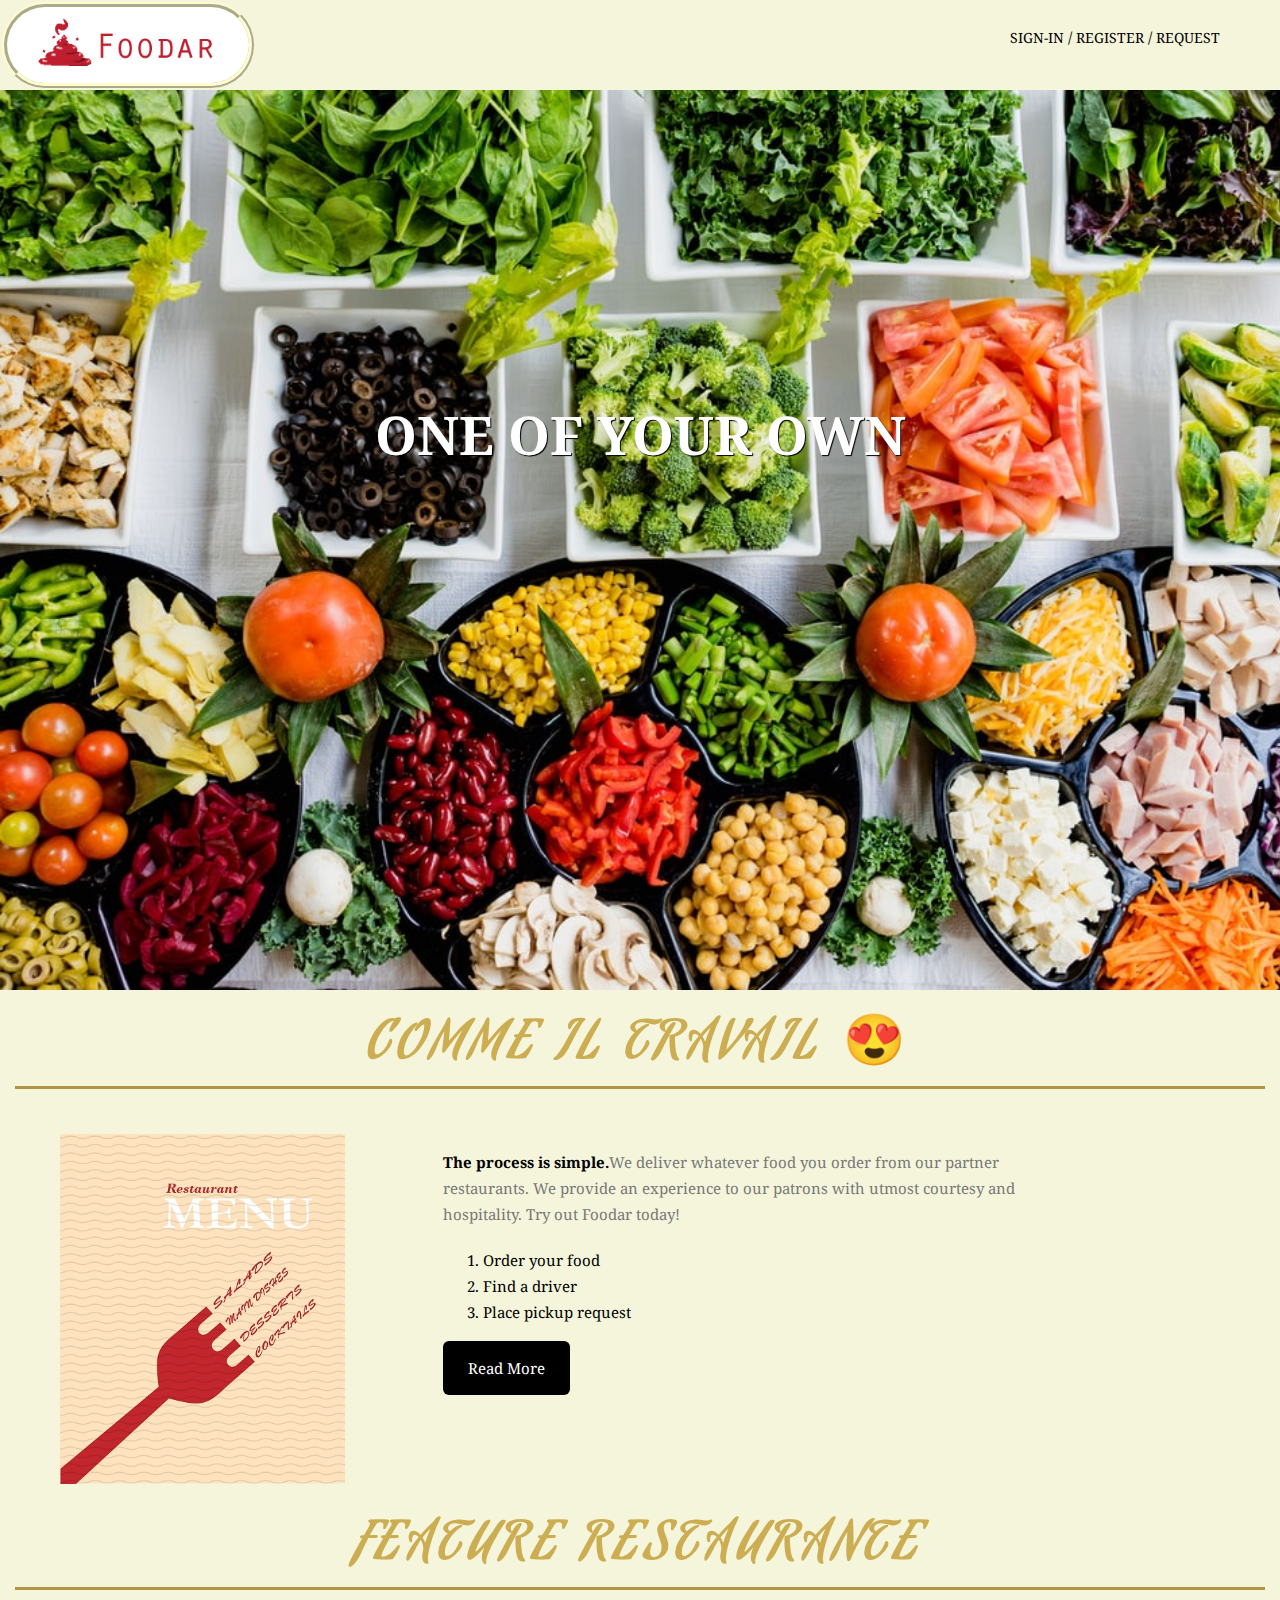
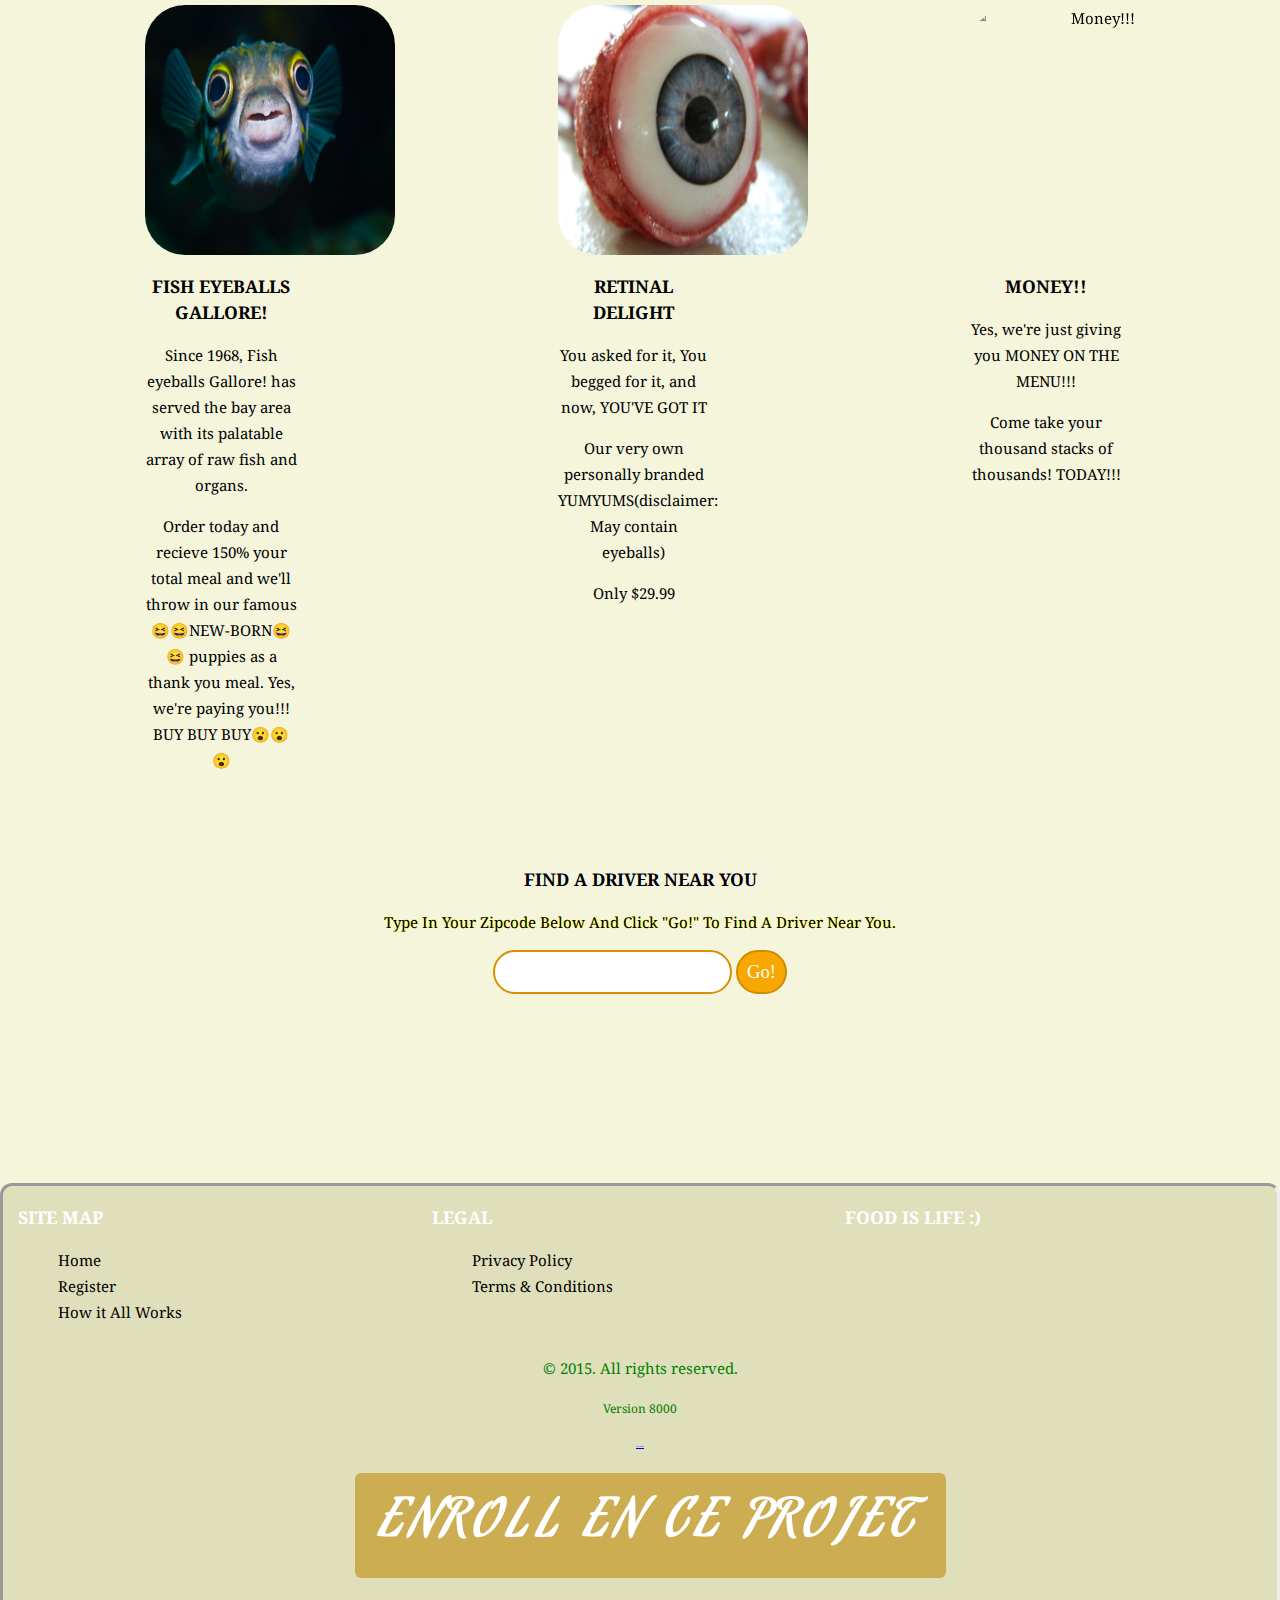
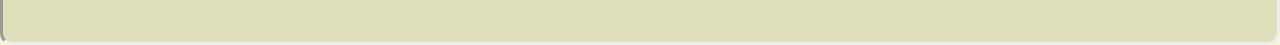
==== index.html @ 6352d82d "Add files via upload" ====
<!DOCTYPE html>
<html>
<head>
<title>Home🍔🍟🌭</title>
<link rel="stylesheet" type="text/css" href="Style.css"/>
<link href='https://fonts.googleapis.com/css?family=Droid+Serif' rel='stylesheet' type='text/css'>
<link href='https://fonts.googleapis.com/css?family=Aguafina+Script' rel='stylesheet' type='text/css'>

<style> h6 {text-transform:uppercase;}
	</style>
</head>
<body>
<div id="myModal" class="modal">  
  <div class="modal-content borderradius">
    <div class="modal-header">
      <span class="close">&times;</span>
      <h2 style="text-transform:capitalize;">Click here to request your food</h2>
    </div>
	<a href="request.html">
    <div class="modal-body">
      <p>We food,</p>
      <p>We care 😀...</p>
    </div></a>
    <div class="modal-footer">
      <h3>&copy;Foodar</h3>
    </div>
  </div>

</div>
	<header>
		<div class="ad" >
			<a href="#" ><div class="truewhite"><img src="images/b.png"/></div></a></div>
		<nav class="menu">
			<ul>
				<li><a href="#">Sign-in</a></li>
				<li> / </li>
				<li><a href="register.html">Register</a></li>
				<li> / </li>
				<li><a href="request.html">Request</a></li>
			</ul></nav></header>
			<div class="clear"></div>
		<section id="recipe">
		<h6>one of your own</h6>
		</section>
		
		<section class="containr">
			<div class="center">
				<h3 class="heading-text"> Comme il travail 😍</h3>
				<div class="linie"></div>
			</div>
			<div class="wrapper">
				<div class="fork">
					<img src="images/forkifoundinlewebsite.jpg" />
				</div>
				<div class="textdescription" >
					<p><span class="bold">The process is simple.</span><span class="mild">We deliver whatever food you order from our partner restaurants. We provide an experience to our patrons with utmost courtesy and hospitality. Try out Foodar today!</span></p>
					<ol class="sweetspot">
						<li>Order your food</li>
						<li>Find a driver</li>
						<li>Place pickup request</li>
					</ol>
					<a href="about.html" class="readmore" target="_blank">Read More</a></div></div>
					
			<div class="clear"></div></section>
		
		<section class="containr">
			<div class="center">
				<h3 class="heading-text">Feature Restaurante</h3>
				<div class="linie"></div>
			</div>
			
			<div class="float-wrapper">
				<div class="menuselect"><div class="secondmenuselect">
					<img src='images/fish.jpg' class="act" alt='delicious Seafood' title="doesn't that look yummy?"/>
					<div class="hyde">
						<div class="schmol">
							<h3>10% off!!!</h3>
						</div></div>
					</div>
					<h3>Fish eyeballs Gallore!</h3>
					<p>Since 1968, Fish eyeballs Gallore! has served the bay area with its palatable array of raw fish
					and organs.</p><p>Order today and recieve 150% your total meal and we'll throw in
					our famous 😆😆NEW-BORN😆😆 puppies as a thank you meal. Yes, we're paying you!!! BUY BUY BUY😮😮😮</p></div>
					
				<div class="menuselect"><div class="secondmenuselect">
					<img src='images/yumyums.jpg' class="act" alt='Juicy Eyeball!!' title="mmm, i know i'd want some succulent eyeballs" />
					<div class="hyde">
						<div class="schmol">
							<h3>30% off!!!</h3>
						</div></div>
					</div>
					<h3>Retinal Delight</h3>
					<p>You asked for it, You begged for it, and now, YOU'VE GOT IT</p><p>Our very own personally branded YUMYUMS(disclaimer: May contain eyeballs)</p><p>Only $29.99</p>
					</div>
				<div class="menuselect"><div class="secondmenuselect">
					<img src='images/yes!.jpg' class="act" alt='Money!!!' title='MONEY!!!'/>
					<div class="hyde">
						<div class="schmol">
							<h3>+300% off!!!</h3>
						</div></div>
					</div>
						<h3>money!!</h3>
						<p> Yes, we're just giving you MONEY ON THE MENU!!!</P>
						<p>Come take your thousand stacks of thousands! TODAY!!!</p>
					</div></div>
					<div class="clear"><div/></section>
		<section id="deinstadt"	class="findus">
			<div class="wrapper">
				<h3>Find a driver near you</h3>
				<p style="text-transform:capitalize;">Type in your zipcode below and click "go!" to find a driver near you.</p>
				<div class="inp-grip">
					<input id="zipCode" type="number"  class="inp-wut borderradius" />
					<input id="zipChecker"  type="submit" value="Go!" class="borderradius apple"/><!--onclick="window.location.href = '#' ;"-->
					</div><div id="zipCheck"></div></div></section>
<div class="cream">
<footer>
		<div class="cantaintnonardoglikewhot">
			<div id="bloop" class="bloop">
				<div class="footer-title">
					<h3>Site Map</h3>
				</div>
				<ul>
					<li><a href="#">Home</a></li>
					<li><a href="register.html">Register</a></li>
					<li><a href="about.html">How it All Works</a></li>
				</ul>
			</div>
			<div id="bloop" class="bloop">
				<div class="footer-title">
					<h3>Legal</h3>
				</div>
				<ul>
					<li>Privacy Policy</li>
					<li>Terms & Conditions</li>
				</ul>
			</div>
            <div id="bloop" class="bloop">
				<div class="footer-title">
					<h3>Food is Life :)</h3>
				</div>
			</div>
           <div class="clear"></div>
		</div>

		<section class="throwaway">
			<p>&copy; 2015. All rights reserved. </p>
			<p class="innyteeny">Version 8000</p>
			<p class="onetinyboi" ><a target="_blank" href="https://www.youtube.com/watch?v=AfIOBLr1NDU" class="onetinyboi">ma naime jeff</a></p>
			<br/>
			<h1><a target="_blank" href="https://app.revature.com/dashboard" class="enroll-btn heading-text center rinp-btn">Enroll en ce projet</a></h1>
			<br />
			<br />
			<br />
		</section>
	</footer></div>
	<script src="javascriptfiles/zipfunctions.js"></script>
	<script src="javascriptfiles/banner.js"></script>
</body>
</html>
---- Style.css ----
body, html {
	margin:0;
	padding:0;
	display: block;
	font-family: 'Droid Serif',serif;
	font-size: 15px;
	font-weight: normal;
	line-height: 26px;
	height: 100%;
	background-color:beige;
	z-index:0
}
header, h1, h2, h3, h4, h5, h6 {
	text-transform: uppercase;
}
.heading-text{
	font-family: 'Aguafina Script', cursive;
	color: #ccad52;
	font-size: 50px;
    letter-spacing: 9px;
    margin-top: 40px;
    margin-bottom: 20px;  
    line-height: 36px;  
}
.center {
	text-align: center;
}
.r-input{
  width:47%;
  float: left;
  padding: 15px;
}
.s-input{
	width:98.0%;
	float: right;
	padding:15px;
}
.form-group {
	margin: 2em 0 0;
}
.rinp-btn{
  background-color: #000;
  color:#fff;
  padding: 14px 25px !important;
    border-radius: 6px;
    border: none;
    -webkit-transition: all 0.3s ease;
    -moz-transition: all 0.3s ease;
    -ms-transition: all 0.3s ease;
    -o-transition: all 0.3s ease;
    transition: all 0.3s ease;
    margin-left: 20px !important;
	outline:none;
}
.rinp-btn:hover{
	box-shadow:1px 1px green;
	filter:invert();
}
.rinp-btn:active{
	filter:invert(20);
	box-shadow:8px 8px pink;
	outline: thick groove purple;
}
.cantaintnonardoglikewhot {
  padding-right: 15px;
  padding-left: 15px;
  margin-right: auto;
  margin-left: auto;
}
.bloop {
  width:33%;
  float:left;
}
#bloop {
  margin-right: 3px;
}

ul {
	list-style: none;
}

#bloop ul li, #bloop a {
	text-decoration: none;
	color: black;
}

#bloop a:hover {
	color: #F7A700;
}

.footer-title h3{
  color: #fff;
  text-shadow:none;

}
.footer-title:after{
	content: "";
    position: absolute;
    display: block;
    width: 2px;
    height: 30px;
    background: #e0dfbc;
}
.throwaway{
  width: 100%;
  text-align: center;
  color: green;
}
.innyteeny {
	font-size: 9pt;
}
.onetinyboi{
	font-size: 1pt;
}

.enroll-btn {
    background-color: #ccad52;
    color: #fff;
    padding: 17px 25px;
    border-radius: 6px;
    border: none;
    text-decoration: none;
	box-sizing: border-box;
}
.enroll-btn:hover {
	background-color: #bfa34e;
	color:#000;
}
.cream { background-color:#e0dfbc;
			 border-style:inset;
			 border-radius:12px 12px
}
.clear { clear: both; 
}
.white{ background-color:#fafaed;
		   border-style:ridge;
		   border-radius:300px 300px;
}
.truewhite{
	box-sizing:content-box;
	padding:10px 20px;
	background-color:white;
	border:5px;
	border-style:ridge;
	border-color:#fffdd0;
	margin:2px;
	border-radius:300px 300px;
}
.truewhite img{
	max-width: 100%;
}
.truewhite:hover{
	filter: saturate(150%);
}
.truewhite:active{
	filter:invert();
}
.ad{
	width:20%;
	float:left;
}
.menu{
	width:25%;
	float: right;
}
.menu ul{
	margin: 24px 10px;
}

.menu ul li {
	list-style-type: none;
    display: inline-block;
}
.menu ul li a{
	text-decoration: none;
	color: #000;
	text-transform: uppercase;
	font-size: 14px;
}
.menu ul li a:hover{
	color:green;
}

.linie{
	height: 3px;
	background: #b09546;
}
#recipe {
	width: 100%;
	height: 100%;
	background-image: url("images/fod.jpg");
	background-size: cover;
	position: relative;
}

#recipe img {
	width: 100%;
	height: 100%;
}

#recipe h6 {
	margin: 0 auto;
    padding: 0;
    position: relative;
    top: 25%;
    text-align: center;
    color: white;
    font-size: 40pt;
    padding: 2em;
    text-shadow: 1px 1px 1px black;
}
.containr {
  padding-right: 15px;
  padding-left: 15px;
  margin-right: auto;
  margin-left: auto;
}
.fork {
  width:33%;
  float:left;
}
.fork img {
  height:350px;
}
.textdescription{
  width:50%;float:left;
}
.wrapper {
	min-height: 240px;
	padding: 3em;
}

.bold{
  color: #000;
  font-weight: bold;
}
.mild{
  color: #787878;
}
.sweetspot{
	margin-top:20px;
}
.readmore{
	background-color: #000;
    color: #fff;
    padding: 17px 25px;
    border-radius: 6px;
    border: none;
    text-decoration: none;
    position: relative;
    top: 1em;
}
.readmore:hover{
	background-color: #616161;
	color:#000;
}

.float-wrapper {
	display: block;
	clear: both;
	width: 100%;
	margin: 0 auto;
}
.secondmenuselect{
	position:relative;
}
.menuselect {
	position:relative;
	float: left;
	width: 33%;
	padding: 1em 130px;
	box-sizing: border-box;
	text-align: center;
	border-radius:40px;
}
.menuselect img {
	opacity:1;
	display:block;
	width:250px;
	height:250px;
	border-radius: 40px;
	transition:0.5s ease;
	backface-visibility:hidden;
}
.hyde {
	display:none;
	opacity:0;
	transition:.5s ease;
	position:absolute;
	top:50%;
	left:50%;
	transform: translate(-50%, -50%);

}
.schmol{
	border-radius:40px;
	background-color:orange;
	color:white;
	font-size:16px;
	padding:16px 32px;
}
.menuselect:hover img {
	opacity:0.3;
}
.menuselect:hover .hyde{
	display:block;
	opacity:1;
}
#deinstadt input {
    padding: 9px;
    font-size: 14pt;
    color: #00006B;
	border: 2px solid #D69000;
}
#deinstadt p {
  text-align: center;
}
#deinstadt input[type="submit"] {
    background: #f7a700;
    border: 2px solid #D08C00;
    position: relative;
    color: white;
    font-family: 'PT Sans', sans sans-serif;
	cursor: pointer;
}

#deinstadt input[type="submit"]:hover{
	background: orange;
	color: grey;
	border-color: red;
}
.findus{
  background: url("images/delicious.jpg");
  background-attachment: fixed;
  background-size:cover;
  color:black;
  margin-bottom: 50px;
  text-shadow: 1px 0 0 yellow;
}

.findus h3 {
  text-align: center;
  text-shadow: 1px 0 0 white;
}
.inp-grip{
  width:fit-content;
  margin:0 auto;
}

.inp-wut{
  width: 217px;
}
.inp-wut:focus,.apple:focus{
	outline:none;
	box-shadow: 2px 2px red;
}
	
.register{
	text-transform:uppercase;
	color:pink;
	text-decoration:none;
}
.register:hover{
	color:red;
}
.register:active{
	color:purple;
}
.width60 {
	width: 60%;
	margin: 0 auto;
}
.form-group {
	margin: 2em 0 0;
}

.form-group input,button {
	display: block;
    margin: 0.3em;
    padding: 0.4em;
    font-size: 14pt;
}
.borderradius{
	border-radius: 40px 40px;
}
div.borderradius *{
	border-radius: 40px 40px;
}
.inline-radio {
	display: inline-block;
    width: 33%;
    background: #e0dfbc;
	min-height:180px;
    padding: 1em;
    box-sizing: border-box;
    text-align: center;
    border-radius: 50px;
	box-shadow: 0px 1px #291f00;
}

.inline-radio input {
	margin: auto;
}
.name-input {
	width: 90%;
    padding: 20px;
    font-size: 14px;
    background: #f3f3f3;
    border: 1px solid #f3f3f3;
	border-radius: 40px 40px;
	outline:none;
	box-shadow:1px 1px #664d00;
}
.smash {
	padding: 3em;
    font-size: 20pt;
    text-align: center;
}
.rmodal{
	display:none;
	position:fixed;
	z-index:1;
	left:0;
	top:0;
	width:100%;
	height:100%;
	overflow:auto;
	background-color:rgb(0,0,0);
	background-color:rgba(0,0,0,0.5);
	text-decoration:none;
	text-align:center;
}

.modal{
	display:none;
	position:fixed;
	z-index:1;
	left:0;
	top:0;
	width:100%;
	height:100%;
	overflow:auto;
	background-color:rgb(0,0,0);
	background-color:rgba(0,0,0,0.5);
	text-decoration:none;
	text-align:center;
}
.modal a{
	text-decoration:none;
	color:black;
}
.modal-content{
	background-color:#fefefe;
	margin:15% auto;
	top:200px;
	padding:20px;
	border:1px solid #888;
	width: 80%;
}
.close{
	color:#856813;
	float:right;
	font-size:28px;
	font-weight:bold;
	z-index:3;
	padding:20px;
}
.close:hover,
.close:focus{
	color:black;
	text-decoration:none;
	cursor:pointer;
}
.modal-header{
	padding:2px 16px;
	background-color:#ccad52;
	color:white;
}
.modal-body {
	padding:2px 16px;
}
.modal-footer{
	padding:2px 16px;
	background-color:#ccad52;
	color:white;
}
.modal-content{
	position:relative;
	background-color:#F5F5DC;
	margin:auto;
	padding:0;
	border:1px solid #888;
	width:80%;
	box-shadow:0 4px 8px 0 rgba(0,0,0,0.2),0 6px 20px 0 rgba(0,0,0,0.19);
	animation-name: fromletop;
	animation-duration:0.5s;
}
@keyframes fromletop{
	from {top: -300px; opacity:0;}
	to {top:200px; opacity:1;}
}
.grn{
	color:darkgreen;
	text-shadow:1px 0 0 green;
	text-transform:capitalize;
	padding-right:60px;
	text-align:center;
}
.red{
	display:block;
	color:red;
	font-size:11px;
	text-transform:Uppercase;
	text-shadow:1px 0 0 red;
	position:relative;
	text-align:center;
}
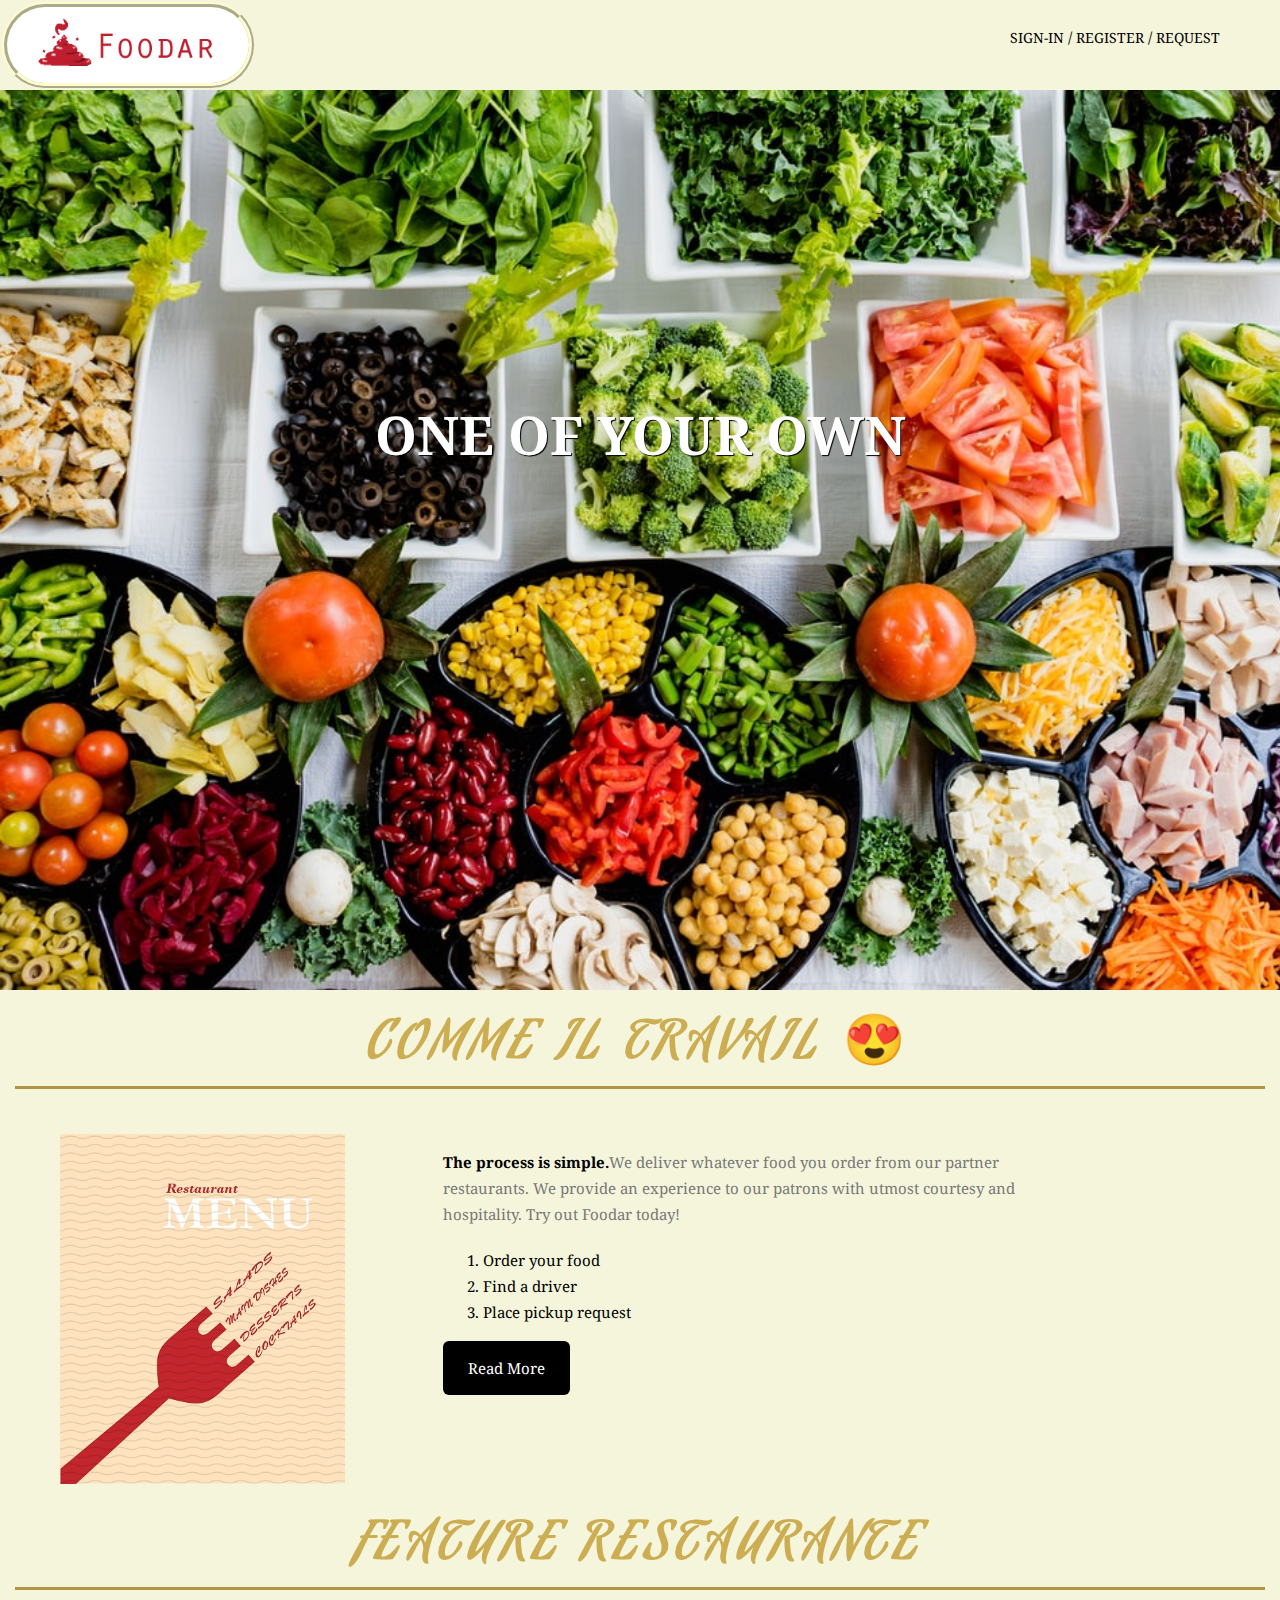
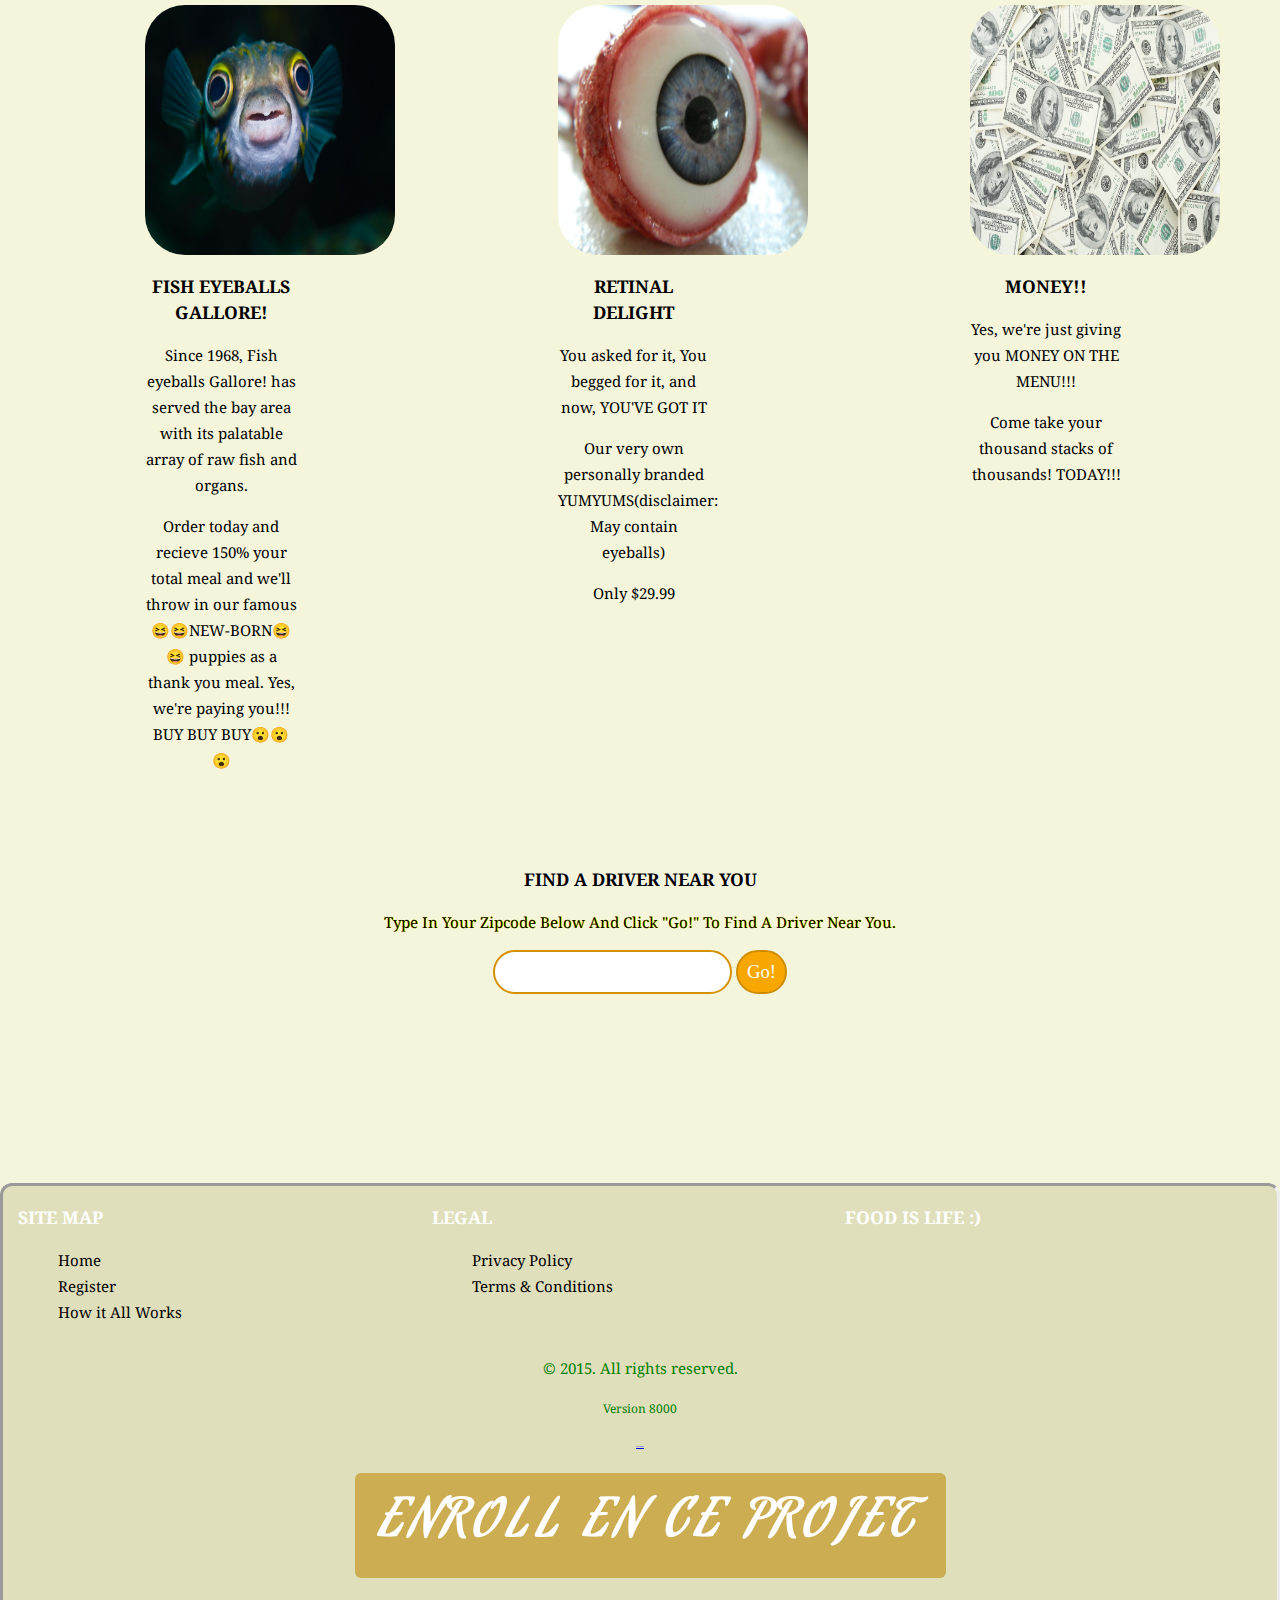
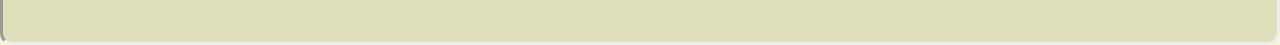
==== commit ebb5d498: "Didn't update index.html, Github is LYING!" ====
--- a/index.html
+++ b/index.html
@@ -93,7 +93,7 @@
 					<p>You asked for it, You begged for it, and now, YOU'VE GOT IT</p><p>Our very own personally branded YUMYUMS(disclaimer: May contain eyeballs)</p><p>Only $29.99</p>
 					</div>
 				<div class="menuselect"><div class="secondmenuselect">
-					<img src='images/yes!.jpg' class="act" alt='Money!!!' title='MONEY!!!'/>
+					<img src='images/Yes!.jpg' class="act" alt='Money!!!' title='MONEY!!!'/>
 					<div class="hyde">
 						<div class="schmol">
 							<h3>+300% off!!!</h3>
